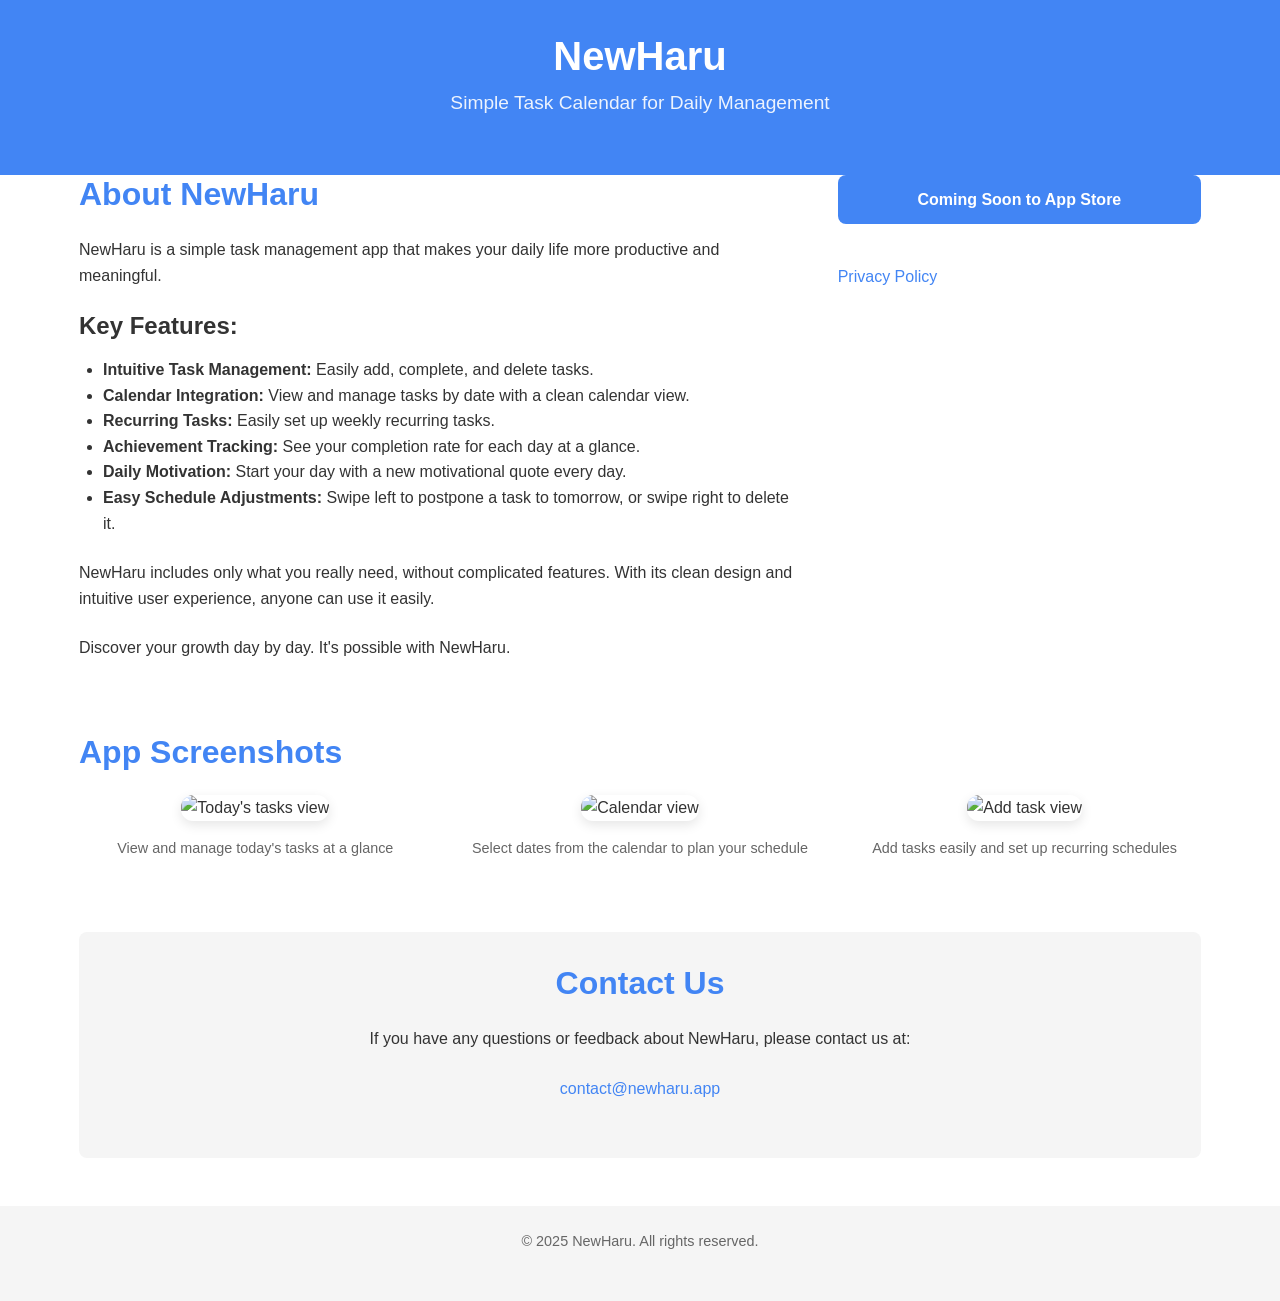
==== index.html @ cb87ced3 "Add files via upload" ====
<!DOCTYPE html>
<html lang="en">
<head>
    <meta charset="UTF-8">
    <meta name="viewport" content="width=device-width, initial-scale=1.0">
    <title>NewHaru - Simple Task Calendar</title>
    <link rel="stylesheet" href="styles.css">
</head>
<body>
    <header>
        <div class="container">
            <h1>NewHaru</h1>
            <p class="tagline">Simple Task Calendar for Daily Management</p>
        </div>
    </header>

    <main class="container">
        <section class="app-info">
            <div class="app-description">
                <h2>About NewHaru</h2>
                <p>NewHaru is a simple task management app that makes your daily life more productive and meaningful.</p>
                
                <h3>Key Features:</h3>
                <ul>
                    <li><strong>Intuitive Task Management:</strong> Easily add, complete, and delete tasks.</li>
                    <li><strong>Calendar Integration:</strong> View and manage tasks by date with a clean calendar view.</li>
                    <li><strong>Recurring Tasks:</strong> Easily set up weekly recurring tasks.</li>
                    <li><strong>Achievement Tracking:</strong> See your completion rate for each day at a glance.</li>
                    <li><strong>Daily Motivation:</strong> Start your day with a new motivational quote every day.</li>
                    <li><strong>Easy Schedule Adjustments:</strong> Swipe left to postpone a task to tomorrow, or swipe right to delete it.</li>
                </ul>
                
                <p>NewHaru includes only what you really need, without complicated features. With its clean design and intuitive user experience, anyone can use it easily.</p>
                
                <p>Discover your growth day by day. It's possible with NewHaru.</p>
            </div>
            
            <div class="app-links">
                <a href="#" class="app-store-button">Coming Soon to App Store</a>
                <div class="legal-links">
                    <a href="privacy-policy.html">Privacy Policy</a>
                </div>
            </div>
        </section>
        
        <section class="screenshots">
            <h2>App Screenshots</h2>
            <div class="screenshot-grid">
                <div class="screenshot">
                    <img src="placeholder-screenshot.png" alt="Today's tasks view">
                    <p>View and manage today's tasks at a glance</p>
                </div>
                <div class="screenshot">
                    <img src="placeholder-screenshot.png" alt="Calendar view">
                    <p>Select dates from the calendar to plan your schedule</p>
                </div>
                <div class="screenshot">
                    <img src="placeholder-screenshot.png" alt="Add task view">
                    <p>Add tasks easily and set up recurring schedules</p>
                </div>
            </div>
        </section>
        
        <section class="contact">
            <h2>Contact Us</h2>
            <p>If you have any questions or feedback about NewHaru, please contact us at:</p>
            <p><a href="mailto:contact@newharu.app">contact@newharu.app</a></p>
        </section>
    </main>

    <footer>
        <div class="container">
            <p>&copy; 2025 NewHaru. All rights reserved.</p>
        </div>
    </footer>
</body>
</html>
---- styles.css ----
/* General Styles */
:root {
    --primary-color: #4285f4;
    --secondary-color: #34a853;
    --text-color: #333;
    --light-gray: #f5f5f5;
    --dark-gray: #666;
    --white: #fff;
    --max-width: 1200px;
}

* {
    margin: 0;
    padding: 0;
    box-sizing: border-box;
}

body {
    font-family: -apple-system, BlinkMacSystemFont, 'Segoe UI', Roboto, Oxygen, Ubuntu, Cantarell, 'Open Sans', 'Helvetica Neue', sans-serif;
    line-height: 1.6;
    color: var(--text-color);
    background-color: var(--white);
}

.container {
    width: 90%;
    max-width: var(--max-width);
    margin: 0 auto;
    padding: 0 15px;
}

a {
    color: var(--primary-color);
    text-decoration: none;
}

a:hover {
    text-decoration: underline;
}

h1, h2, h3 {
    margin-bottom: 1rem;
    line-height: 1.2;
}

p, ul, ol {
    margin-bottom: 1.5rem;
}

ul, ol {
    padding-left: 1.5rem;
}

/* Header */
header {
    background-color: var(--primary-color);
    color: var(--white);
    padding: 2rem 0;
    text-align: center;
}

header h1 {
    font-size: 2.5rem;
    margin-bottom: 0.5rem;
}

header .tagline {
    font-size: 1.2rem;
    opacity: 0.9;
}

/* Main Content */
main {
    padding: 3rem 0;
}

section {
    margin-bottom: 3rem;
}

section h2 {
    font-size: 2rem;
    margin-bottom: 1.5rem;
    color: var(--primary-color);
}

section h3 {
    font-size: 1.5rem;
    margin: 1.5rem 0 1rem;
}

/* App Info Section */
.app-info {
    display: flex;
    flex-wrap: wrap;
    gap: 2rem;
}

.app-description {
    flex: 2;
    min-width: 300px;
}

.app-links {
    flex: 1;
    min-width: 250px;
    display: flex;
    flex-direction: column;
    gap: 1.5rem;
}

.app-store-button {
    display: inline-block;
    background-color: var(--primary-color);
    color: var(--white);
    padding: 12px 24px;
    border-radius: 8px;
    font-weight: bold;
    text-align: center;
    transition: background-color 0.3s;
}

.app-store-button:hover {
    background-color: #3367d6;
    text-decoration: none;
}

.legal-links {
    margin-top: 1rem;
}

.legal-links a {
    display: block;
    margin-bottom: 0.5rem;
}

/* Screenshots Section */
.screenshot-grid {
    display: grid;
    grid-template-columns: repeat(auto-fit, minmax(250px, 1fr));
    gap: 2rem;
}

.screenshot {
    text-align: center;
}

.screenshot img {
    max-width: 100%;
    height: auto;
    border-radius: 12px;
    box-shadow: 0 4px 12px rgba(0, 0, 0, 0.1);
    margin-bottom: 1rem;
}

.screenshot p {
    font-size: 0.9rem;
    color: var(--dark-gray);
}

/* Contact Section */
.contact {
    background-color: var(--light-gray);
    padding: 2rem;
    border-radius: 8px;
    text-align: center;
}

/* Policy Content */
.policy-content {
    max-width: 800px;
}

.policy-content h2 {
    text-align: center;
    margin-bottom: 2rem;
}

.policy-content h3 {
    color: var(--primary-color);
    margin-top: 2rem;
}

.back-link {
    margin-top: 3rem;
    padding-top: 1rem;
    border-top: 1px solid var(--light-gray);
}

/* Footer */
footer {
    background-color: var(--light-gray);
    padding: 1.5rem 0;
    text-align: center;
    color: var(--dark-gray);
    font-size: 0.9rem;
}

/* Responsive Adjustments */
@media (max-width: 768px) {
    header h1 {
        font-size: 2rem;
    }
    
    .app-info {
        flex-direction: column;
    }
    
    section h2 {
        font-size: 1.8rem;
    }
}
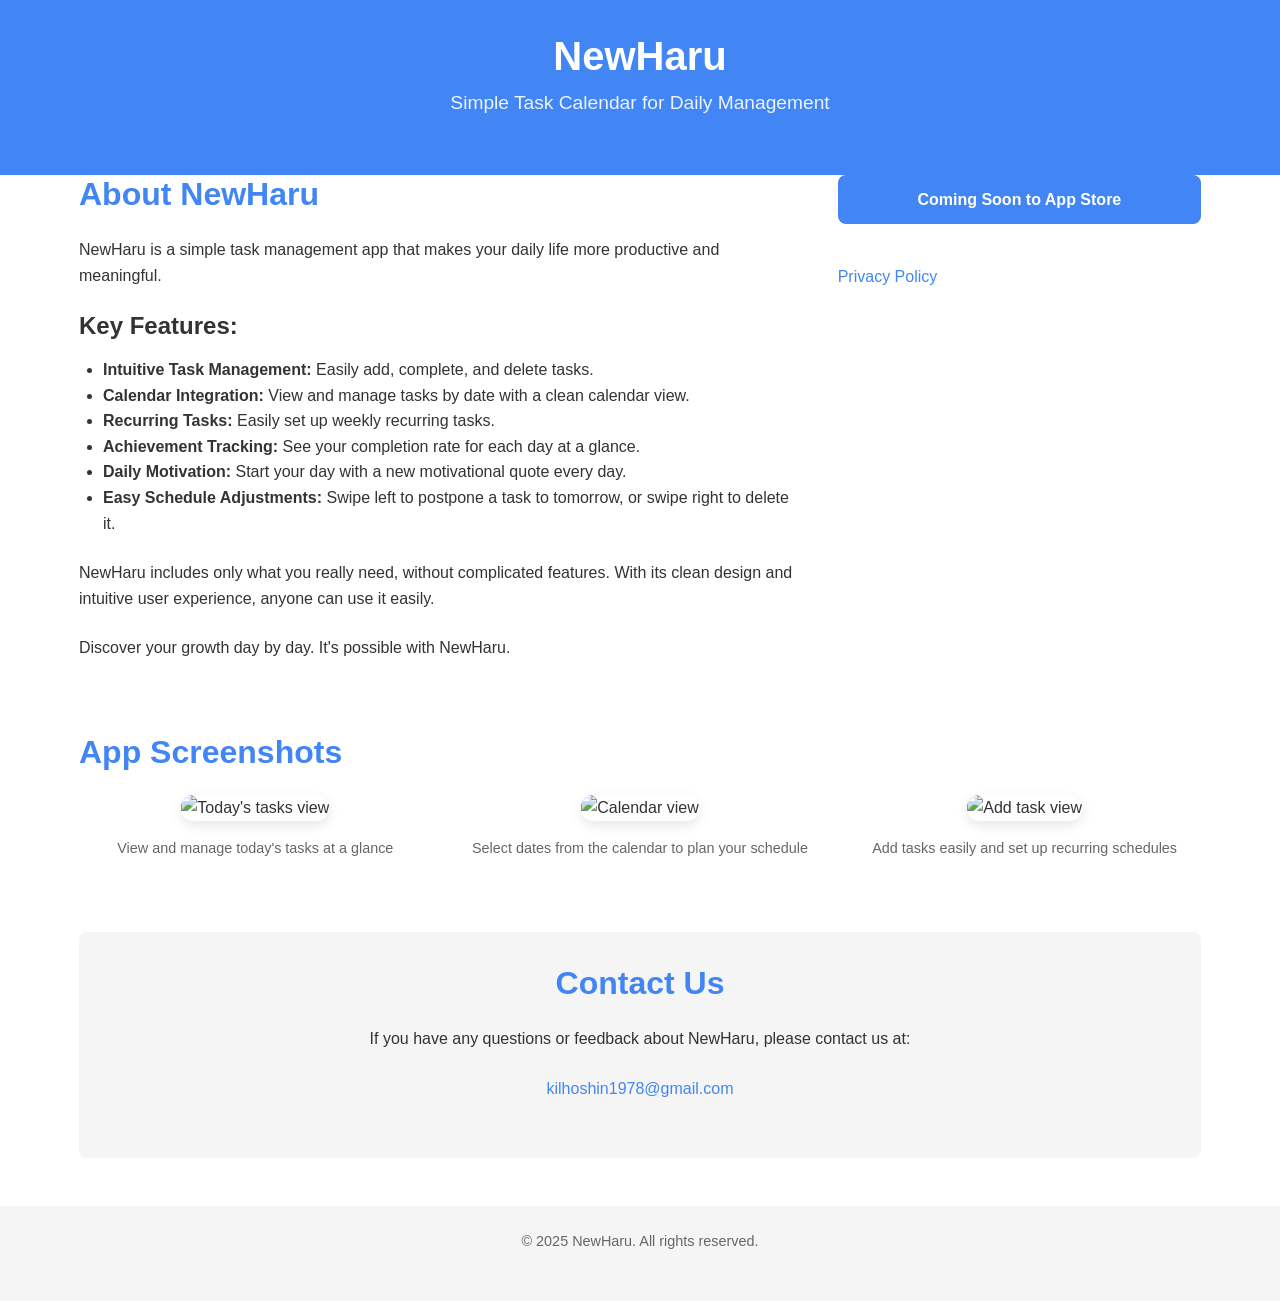
==== commit cd2e7d1d: "Update index.html" ====
--- a/index.html
+++ b/index.html
@@ -64,7 +64,7 @@
         <section class="contact">
             <h2>Contact Us</h2>
             <p>If you have any questions or feedback about NewHaru, please contact us at:</p>
-            <p><a href="mailto:contact@newharu.app">contact@newharu.app</a></p>
+            <p><a href="mailto:contact@newharu.app">kilhoshin1978@gmail.com</a></p>
         </section>
     </main>
 
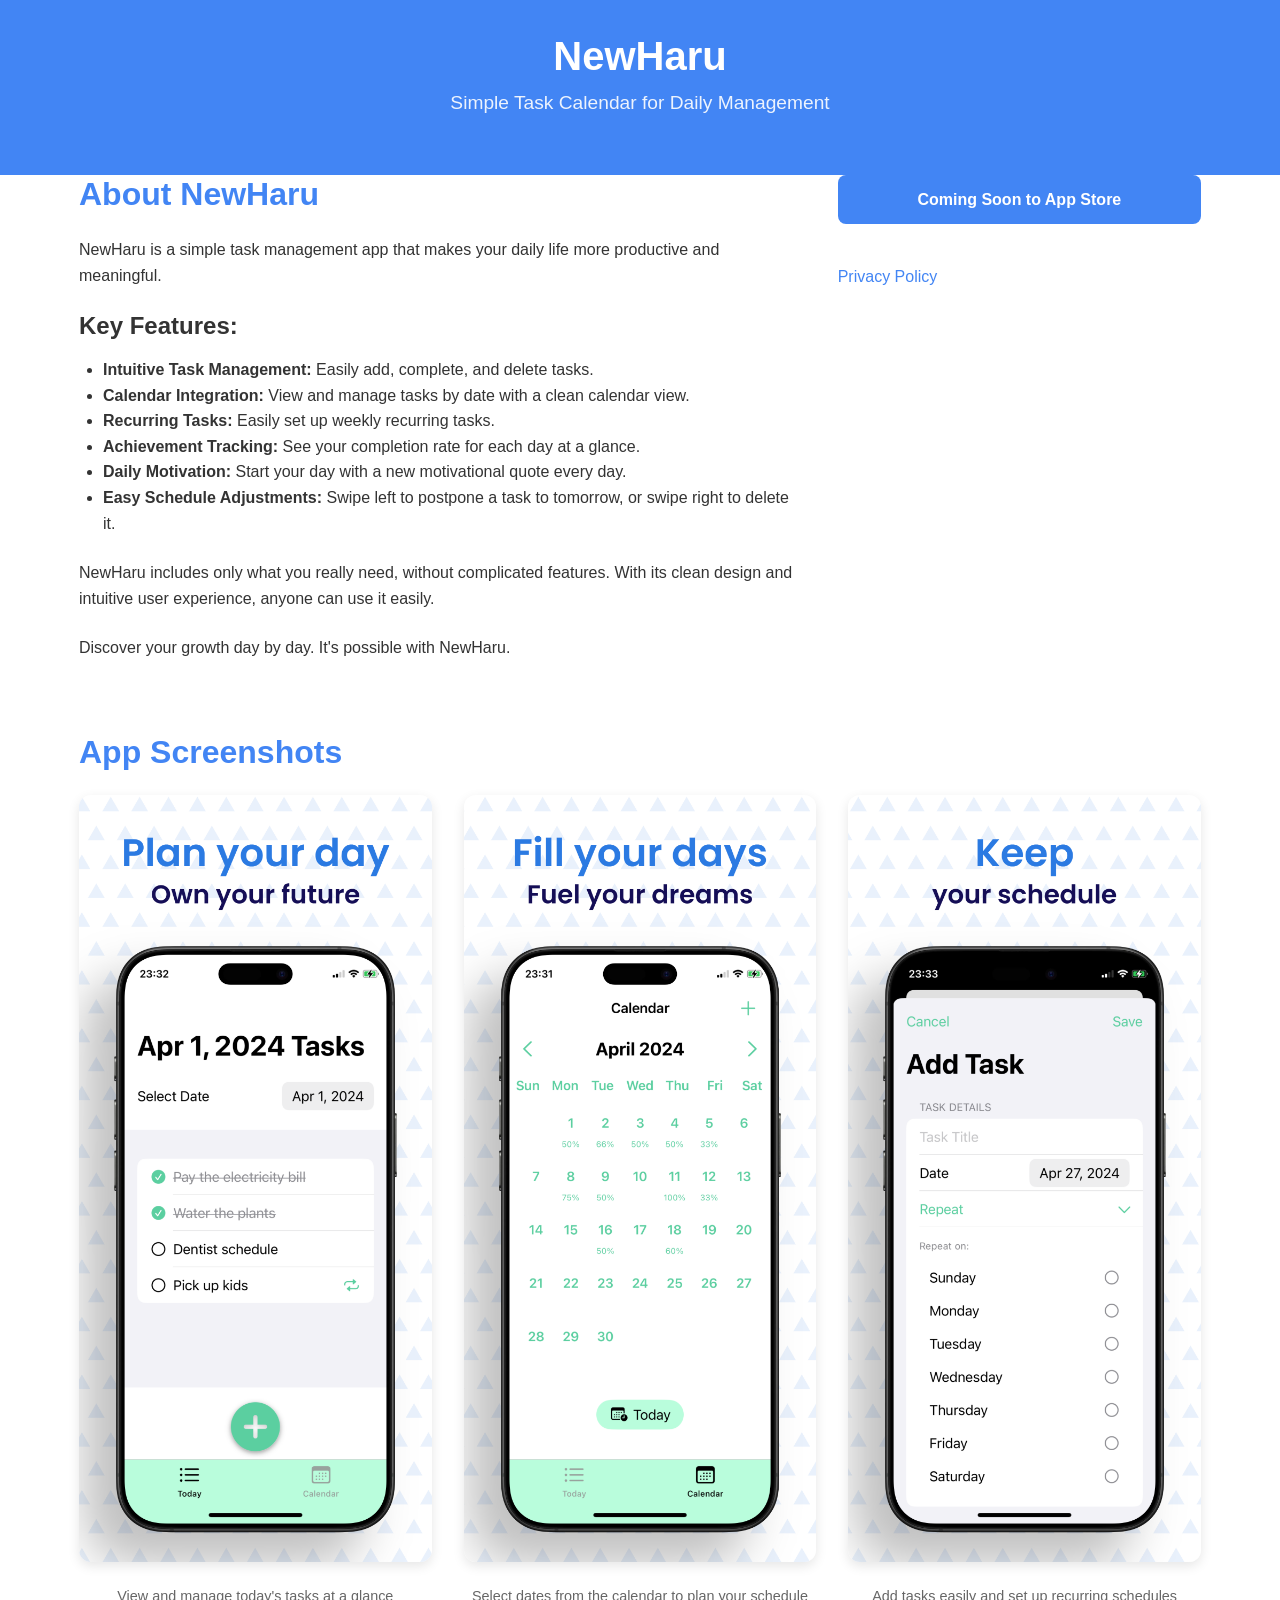
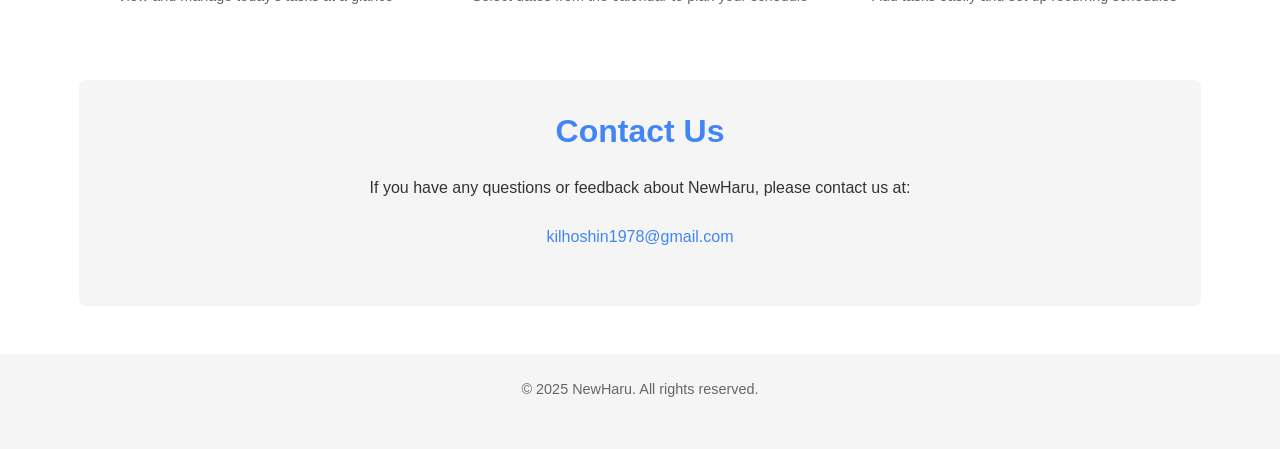
==== commit c7b809d1: "Update index.html" ====
--- a/index.html
+++ b/index.html
@@ -47,15 +47,15 @@
             <h2>App Screenshots</h2>
             <div class="screenshot-grid">
                 <div class="screenshot">
-                    <img src="placeholder-screenshot.png" alt="Today's tasks view">
+                    <img src="imgs/Apple iPhone 16 Pro Max Screenshot 3.png" alt="Today's tasks view">
                     <p>View and manage today's tasks at a glance</p>
                 </div>
                 <div class="screenshot">
-                    <img src="placeholder-screenshot.png" alt="Calendar view">
+                    <img src="imgs/Apple iPhone 16 Pro Max Screenshot 4.png" alt="Calendar view">
                     <p>Select dates from the calendar to plan your schedule</p>
                 </div>
                 <div class="screenshot">
-                    <img src="placeholder-screenshot.png" alt="Add task view">
+                    <img src="imgs/Apple iPhone 16 Pro Max Screenshot 5.png" alt="Add task view">
                     <p>Add tasks easily and set up recurring schedules</p>
                 </div>
             </div>
